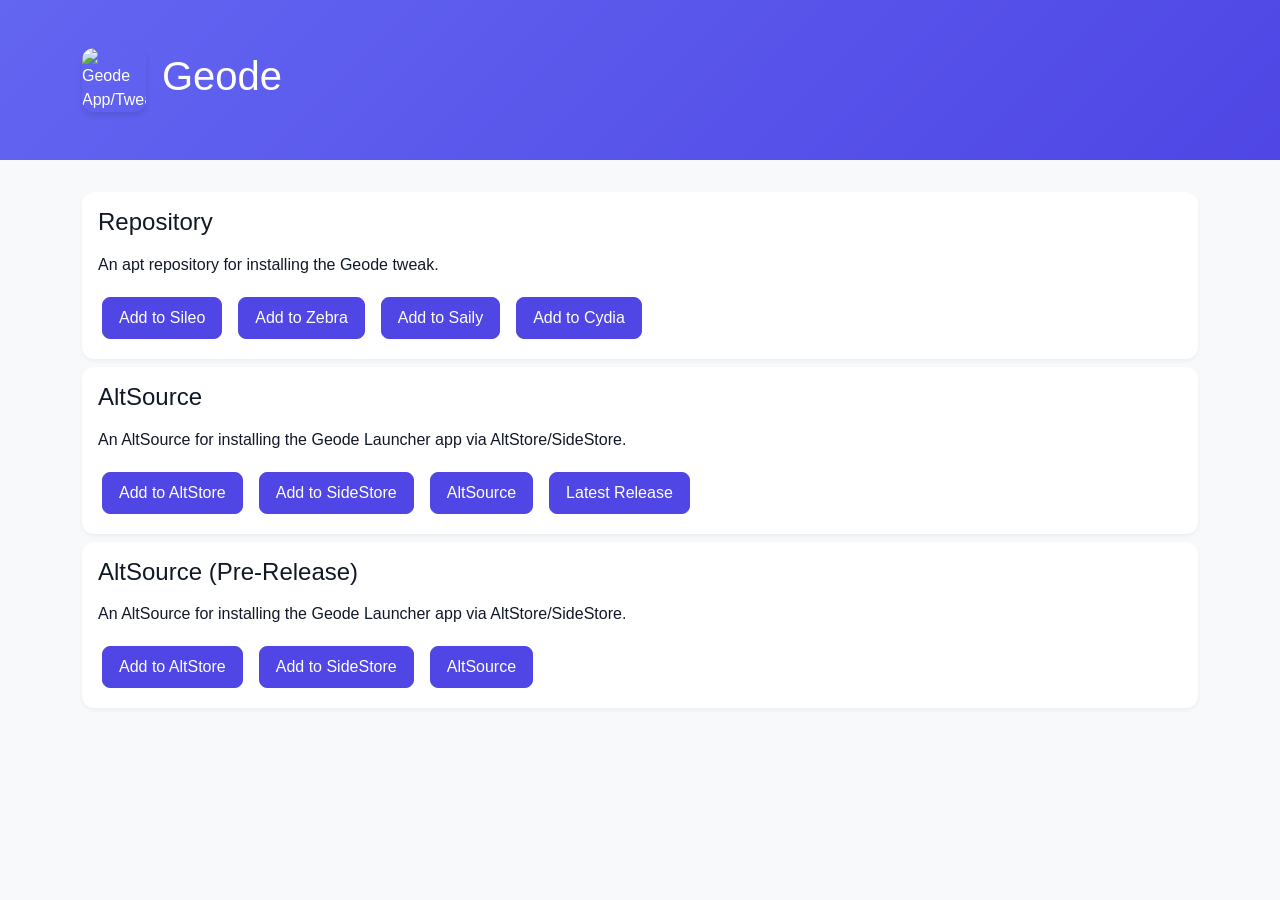
==== public/index.html @ 19f1af2d "alright please work first try!" ====
<!DOCTYPE html>
<html lang="en">
  <head>
    <title>Geode</title>
    <meta charset="utf-8" />
    <meta name="viewport" content="width=device-width, initial-scale=1" />
    <link
      rel="stylesheet"
      href="https://cdnjs.cloudflare.com/ajax/libs/font-awesome/6.6.0/css/all.min.css"
      integrity="sha512-Kc323vGBEqzTmouAECnVceyQqyqdsSiqLQISBL29aUW4U/M7pSPA/gEUZQqv1cwx4OnYxTxve5UMg5GT6L4JJg=="
      crossorigin="anonymous"
      referrerpolicy="no-referrer"
    />
    <link
      rel="stylesheet"
      href="https://cdnjs.cloudflare.com/ajax/libs/bootstrap/5.3.3/css/bootstrap.min.css"
      integrity="sha512-jnSuA4Ss2PkkikSOLtYs8BlYIeeIK1h99ty4YfvRPAlzr377vr3CXDb7sb7eEEBYjDtcYj+AjBH3FLv5uSJuXg=="
      crossorigin="anonymous"
      referrerpolicy="no-referrer"
    />
    <link rel="stylesheet" href="style.css" />
    <link rel="icon" href="./img/CydiaIcon.png" type="image/png" />
  </head>
  <body>
    <div class="repo-header">
      <div class="container">
        <div class="d-flex align-items-center">
          <img src="./img/CydiaIcon.png" alt="Geode App/Tweak Icon" />
          <h1>Geode</h1>
        </div>
      </div>
    </div>

    <div class="container mb-4">
      <div class="card mb-2">
        <div class="card-body">
          <h4 class="card-title mb-3">Repository</h4>
          <p class="card-text mb-3">
            An apt repository for installing the Geode tweak.
          </p>
          <div class="d-flex flex-wrap gap-2">
            <a 
              class="btn btn-primary"
              href="sileo://source/https://ios-repo.geode-sdk.org">
              Add to Sileo
            </a>
            <a
              class="btn btn-primary"
              href="zbra://sources/add/https://ios-repo.geode-sdk.org">
              Add to Zebra
            </a>
            <a
              class="btn btn-primary"
              href="apt-repo://https://ios-repo.geode-sdk.org">
              Add to Saily
            </a>
            <a
              class="btn btn-primary"
              href="cydia://url/https://cydia.saurik.com/api/share#?source=https://ios-repo.geode-sdk.org">
              Add to Cydia
            </a>
          </div>
        </div>
      </div>
      
      <div class="card mb-2">
        <div class="card-body">
          <h4 class="card-title mb-3">AltSource</h4>
          <p class="card-text mb-3">
            An AltSource for installing the Geode Launcher app via AltStore/SideStore.
          </p>
          <div class="d-flex flex-wrap gap-2">
            <a 
              class="btn btn-primary"
              href="altstore://source?URL=https://coopeeo.github.io/ios-repo/altsource/main.json"><!-- DON'T FORGET TO CHANGE! -->
              Add to AltStore
            </a>
            <a
              class="btn btn-primary"
              href="sidestore://source?URL=https://coopeeo.github.io/ios-repo/altsource/main.json"><!-- DON'T FORGET TO CHANGE! -->
              Add to SideStore
            </a>
            <a
              class="btn btn-primary"
              href="./altsource/main.json">
              AltSource
            </a>
            <a
              class="btn btn-primary"
              href="//github.com/geode-sdk/ios-launcher/releases/latest/">
              Latest Release
            </a>
          </div>
        </div>
      </div>

      <div class="card mb-2">
        <div class="card-body">
          <h4 class="card-title mb-3">AltSource (Pre-Release)</h4>
          <p class="card-text mb-3">
            An AltSource for installing the Geode Launcher app via AltStore/SideStore.
          </p>
          <div class="d-flex flex-wrap gap-2">
            <a 
              class="btn btn-primary"
              href="altstore://source?URL=https://coopeeo.github.io/ios-repo/altsource/pre.json"><!-- DON'T FORGET TO CHANGE! -->
              Add to AltStore
            </a>
            <a
              class="btn btn-primary"
              href="sidestore://source?URL=https://coopeeo.github.io/ios-repo/altsource/pre.json"><!-- DON'T FORGET TO CHANGE! -->
              Add to SideStore
            </a>
            <a
              class="btn btn-primary"
              href="./altsource/pre.json">
              AltSource
            </a>
          </div>
        </div>
      </div>
    </div>
  </body>
</html>
---- public/style.css ----
/* Light theme */
:root {
  --bg-primary: #f8f9fa;
  --bg-secondary: #ffffff;
  --text-primary: #111827;
  --text-secondary: #4b5563;
  --text-muted: #6b7280;
  --accent-primary: #4f46e5;
  --accent-secondary: #4338ca;
  --gradient: linear-gradient(135deg, #6366f1 0%, #4f46e5 100%);
  --border-color: rgba(0, 0, 0, 0.05);
  --shadow-sm: 0 2px 4px rgba(0, 0, 0, 0.05);
  --shadow-md: 0 4px 6px rgba(0, 0, 0, 0.1);
  --danger-bg: #fee2e2;
  --danger-text: #991b1b;
}

/* Dark theme */
@media (prefers-color-scheme: dark) {
  :root {
    --bg-primary: #1a1b1e;
    --bg-secondary: #2a2b2e;
    --text-primary: #f3f4f6;
    --text-secondary: #d1d5db;
    --text-muted: #9ca3af;
    --accent-primary: #818cf8;
    --accent-secondary: #6366f1;
    --gradient: linear-gradient(135deg, #818cf8 0%, #6366f1 100%);
    --border-color: rgba(255, 255, 255, 0.1);
    --shadow-sm: 0 2px 4px rgba(0, 0, 0, 0.3);
    --shadow-md: 0 4px 6px rgba(0, 0, 0, 0.4);
    --danger-bg: #7f1d1d;
    --danger-text: #fecaca;
  }
}

body {
  background-color: var(--bg-primary);
  font-family: -apple-system, BlinkMacSystemFont, "Segoe UI", Roboto,
    "Helvetica Neue", Arial, sans-serif;
  color: var(--text-primary);
  transition: background-color 0.3s, color 0.3s;
}

/* Header components */
.package-header,
.repo-header,
.changelog-header,
.screenshots-header {
  background: var(--gradient);
  color: white;
  padding: 3rem 0;
  margin-bottom: 2rem;
}

.repo-header img {
  width: 64px;
  height: 64px;
  margin-right: 1rem;
  border-radius: 12px;
  box-shadow: var(--shadow-md);
}

/* Grid and cards */
.screenshot-grid {
  display: grid;
  grid-template-columns: repeat(auto-fill, minmax(300px, 1fr));
  gap: 1.5rem;
  margin-bottom: 2rem;
}

.screenshot-card,
.card {
  background-color: var(--bg-secondary);
  border: none;
  border-radius: 12px;
  overflow: hidden;
  box-shadow: var(--shadow-sm);
  transition: transform 0.2s, box-shadow 0.2s;
}

.screenshot-card:hover,
.card:hover {
  transform: translateY(-2px);
  box-shadow: var(--shadow-md);
}

.screenshot-caption {
  padding: 1rem;
  color: var(--text-secondary);
  font-size: 0.875rem;
  text-align: center;
}

.card-header {
  background-color: var(--bg-secondary);
  border-bottom: 1px solid var(--border-color);
  color: var(--text-primary);
  font-weight: 600;
  padding: 1rem 1.25rem;
}

/* Typography */
.section-title {
  color: var(--text-primary);
  font-weight: 700;
  font-size: 1.25rem;
  margin-bottom: 1rem;
}

.card-title,
.card-text {
  color: var(--text-primary);
}

.h5 {
  margin-top: -10px;
}

/* Lists and items */
.list-group {
  background-color: var(--bg-secondary);
  border-radius: 12px;
  overflow: hidden;
}

.list-group-item {
  background-color: var(--bg-secondary);
  border: none;
  border-bottom: 1px solid var(--border-color);
  color: var(--text-primary);
  padding: 1rem 1.25rem;
}

.link-item {
  color: var(--accent-primary);
  text-decoration: none;
  display: flex;
  align-items: center;
  gap: 0.5rem;
}

.link-item:hover {
  background-color: var(--bg-primary);
  color: var(--accent-secondary);
}

/* Components */
.badge,
.version-tag {
  background-color: var(--accent-primary);
  color: white;
  font-weight: 600;
  padding: 0.5em 1em;
  border-radius: 6px;
}

.alert {
  border: none;
  border-radius: 12px;
  padding: 1rem 1.25rem;
}

.alert-danger {
  background-color: var(--danger-bg);
  color: var(--danger-text);
}

.changelog-date {
  color: var(--text-muted);
  font-size: 0.875rem;
}

.btn-primary {
  background-color: var(--accent-primary);
  border-color: var(--accent-primary);
  color: white;
  padding: 0.5rem 1rem;
  border-radius: 8px;
  margin: 0.25rem;
  transition: all 0.2s;
}

.btn-primary:hover {
  background-color: var(--accent-secondary);
  border-color: var(--accent-secondary);
}

/* Media queries */
@media (max-width: 768px) {
  .screenshot-grid {
    grid-template-columns: repeat(auto-fill, minmax(250px, 1fr));
  }
}

/* Smooth transitions */
* {
  transition: background-color 0.3s, border-color 0.3s, color 0.3s;
}
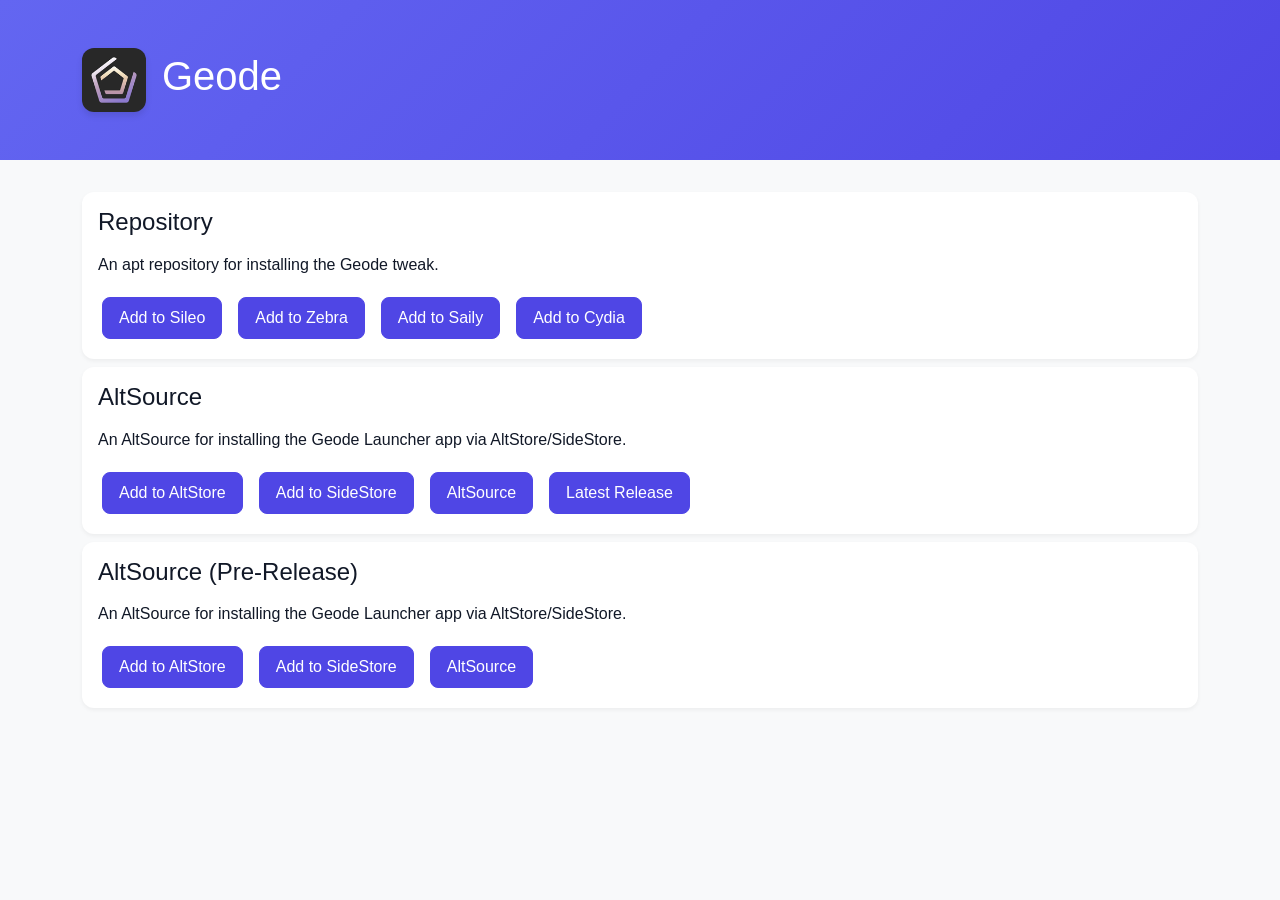
==== commit 3c3bfeef: "oops" ====
--- a/public/index.html
+++ b/public/index.html
@@ -19,13 +19,13 @@
       referrerpolicy="no-referrer"
     />
     <link rel="stylesheet" href="style.css" />
-    <link rel="icon" href="./img/CydiaIcon.png" type="image/png" />
+    <link rel="icon" href="./CydiaIcon.png" type="image/png" />
   </head>
   <body>
     <div class="repo-header">
       <div class="container">
         <div class="d-flex align-items-center">
-          <img src="./img/CydiaIcon.png" alt="Geode App/Tweak Icon" />
+          <img src="./CydiaIcon.png" alt="Geode App/Tweak Icon" />
           <h1>Geode</h1>
         </div>
       </div>
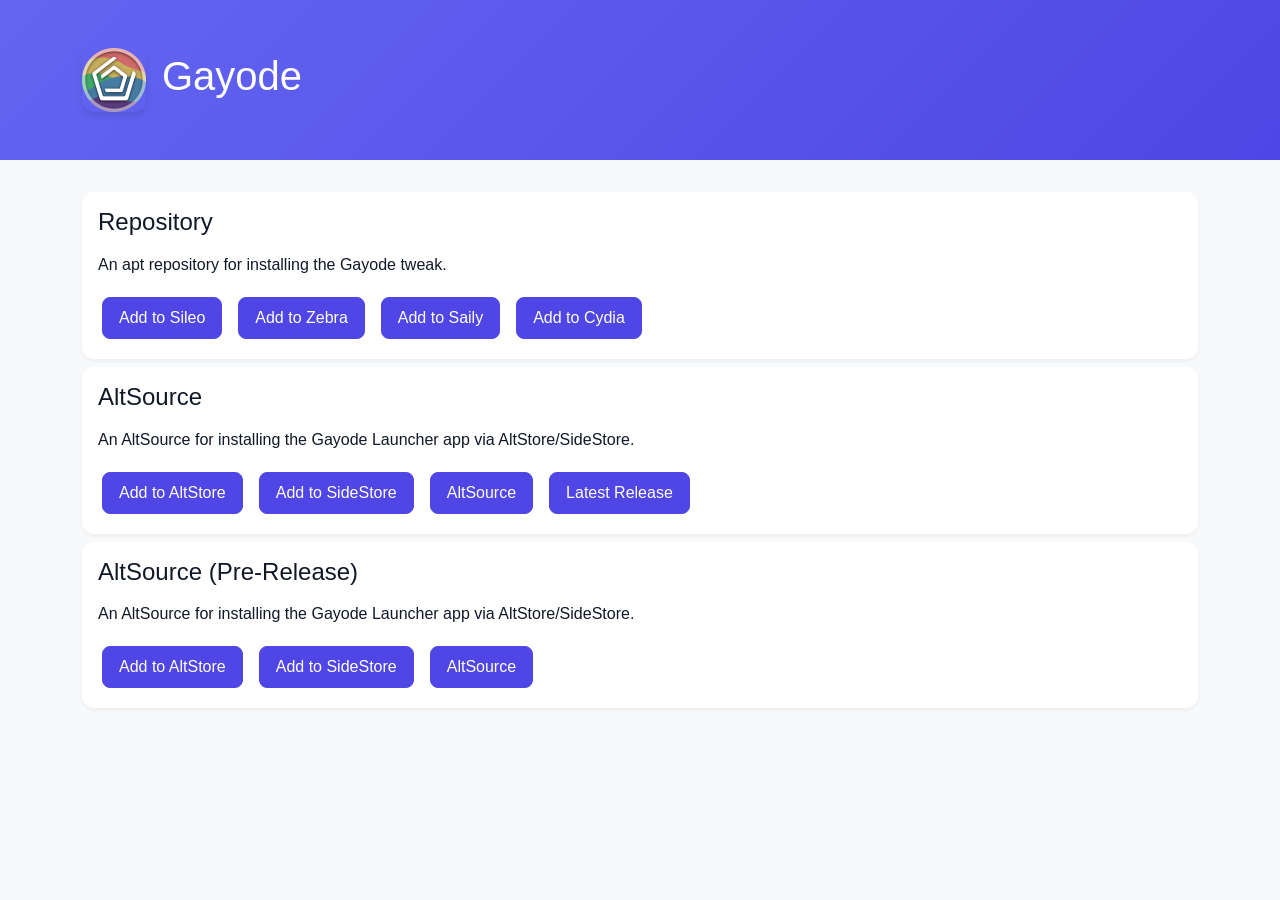
==== commit 7f678414: "Also Update that as well" ====
--- a/public/index.html
+++ b/public/index.html
@@ -1,7 +1,7 @@
 <!DOCTYPE html>
 <html lang="en">
   <head>
-    <title>Geode</title>
+    <title>Gayode</title>
     <meta charset="utf-8" />
     <meta name="viewport" content="width=device-width, initial-scale=1" />
     <link
@@ -19,14 +19,14 @@
       referrerpolicy="no-referrer"
     />
     <link rel="stylesheet" href="style.css" />
-    <link rel="icon" href="./CydiaIcon.png" type="image/png" />
+    <link rel="icon" href="./img/AltSourceIcon-Pride.png" type="image/png" />
   </head>
   <body>
     <div class="repo-header">
       <div class="container">
         <div class="d-flex align-items-center">
-          <img src="./CydiaIcon.png" alt="Geode App/Tweak Icon" />
-          <h1>Geode</h1>
+          <img src="./img/AltSourceIcon-Pride.png" alt="Geode App/Tweak Icon" />
+          <h1>Gayode</h1>
         </div>
       </div>
     </div>
@@ -36,7 +36,7 @@
         <div class="card-body">
           <h4 class="card-title mb-3">Repository</h4>
           <p class="card-text mb-3">
-            An apt repository for installing the Geode tweak.
+            An apt repository for installing the Gayode tweak.
           </p>
           <div class="d-flex flex-wrap gap-2">
             <a 
@@ -67,17 +67,17 @@
         <div class="card-body">
           <h4 class="card-title mb-3">AltSource</h4>
           <p class="card-text mb-3">
-            An AltSource for installing the Geode Launcher app via AltStore/SideStore.
+            An AltSource for installing the Gayode Launcher app via AltStore/SideStore.
           </p>
           <div class="d-flex flex-wrap gap-2">
             <a 
               class="btn btn-primary"
-              href="altstore://source?URL=https://coopeeo.github.io/ios-repo/altsource/main.json"><!-- DON'T FORGET TO CHANGE! -->
+              href="altstore://source?URL=https://ios-repo.geode-sdk.org/altsource/main.json">
               Add to AltStore
             </a>
             <a
               class="btn btn-primary"
-              href="sidestore://source?URL=https://coopeeo.github.io/ios-repo/altsource/main.json"><!-- DON'T FORGET TO CHANGE! -->
+              href="sidestore://source?URL=https://ios-repo.geode-sdk.org/altsource/main.json">
               Add to SideStore
             </a>
             <a
@@ -98,17 +98,17 @@
         <div class="card-body">
           <h4 class="card-title mb-3">AltSource (Pre-Release)</h4>
           <p class="card-text mb-3">
-            An AltSource for installing the Geode Launcher app via AltStore/SideStore.
+            An AltSource for installing the Gayode Launcher app via AltStore/SideStore.
           </p>
           <div class="d-flex flex-wrap gap-2">
             <a 
               class="btn btn-primary"
-              href="altstore://source?URL=https://coopeeo.github.io/ios-repo/altsource/pre.json"><!-- DON'T FORGET TO CHANGE! -->
+              href="altstore://source?URL=https://ios-repo.geode-sdk.org/altsource/pre.json">
               Add to AltStore
             </a>
             <a
               class="btn btn-primary"
-              href="sidestore://source?URL=https://coopeeo.github.io/ios-repo/altsource/pre.json"><!-- DON'T FORGET TO CHANGE! -->
+              href="sidestore://source?URL=https://ios-repo.geode-sdk.org/altsource/pre.json">
               Add to SideStore
             </a>
             <a
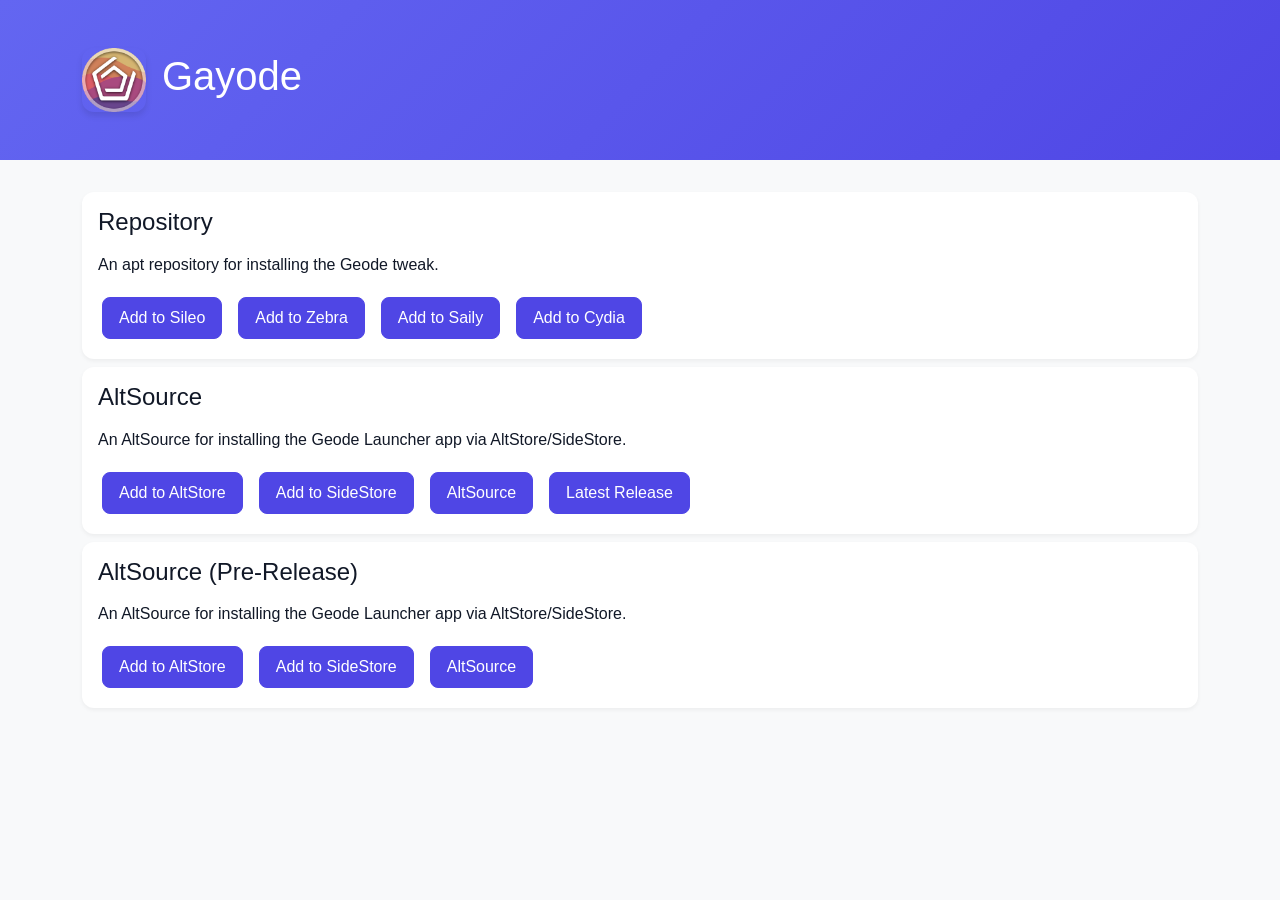
==== commit d76c7c38: "Update website" ====
--- a/public/index.html
+++ b/public/index.html
@@ -1,7 +1,7 @@
 <!DOCTYPE html>
 <html lang="en">
   <head>
-    <title>Gayode</title>
+    <title>Geode</title>
     <meta charset="utf-8" />
     <meta name="viewport" content="width=device-width, initial-scale=1" />
     <link
@@ -19,13 +19,13 @@
       referrerpolicy="no-referrer"
     />
     <link rel="stylesheet" href="style.css" />
-    <link rel="icon" href="./img/AltSourceIcon-Pride.png" type="image/png" />
+    <link rel="icon" href="./img/AltSourceIcon.png" type="image/png" />
   </head>
   <body>
     <div class="repo-header">
       <div class="container">
         <div class="d-flex align-items-center">
-          <img src="./img/AltSourceIcon-Pride.png" alt="Geode App/Tweak Icon" />
+          <img src="./img/AltSourceIcon.png" alt="Geode App/Tweak Icon" />
           <h1>Gayode</h1>
         </div>
       </div>
@@ -36,7 +36,7 @@
         <div class="card-body">
           <h4 class="card-title mb-3">Repository</h4>
           <p class="card-text mb-3">
-            An apt repository for installing the Gayode tweak.
+            An apt repository for installing the Geode tweak.
           </p>
           <div class="d-flex flex-wrap gap-2">
             <a 
@@ -67,7 +67,7 @@
         <div class="card-body">
           <h4 class="card-title mb-3">AltSource</h4>
           <p class="card-text mb-3">
-            An AltSource for installing the Gayode Launcher app via AltStore/SideStore.
+            An AltSource for installing the Geode Launcher app via AltStore/SideStore.
           </p>
           <div class="d-flex flex-wrap gap-2">
             <a 
@@ -98,7 +98,7 @@
         <div class="card-body">
           <h4 class="card-title mb-3">AltSource (Pre-Release)</h4>
           <p class="card-text mb-3">
-            An AltSource for installing the Gayode Launcher app via AltStore/SideStore.
+            An AltSource for installing the Geode Launcher app via AltStore/SideStore.
           </p>
           <div class="d-flex flex-wrap gap-2">
             <a 
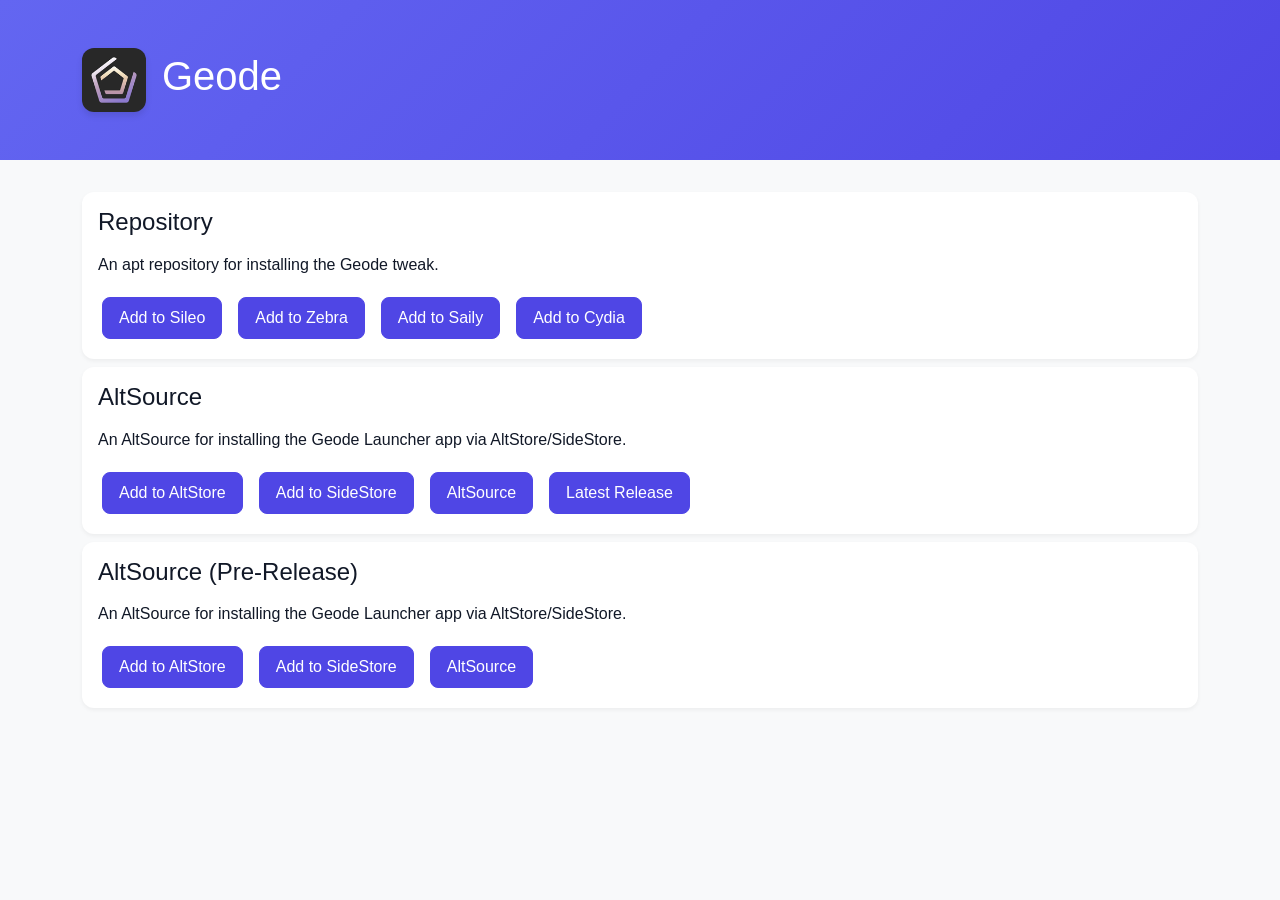
==== commit 131ed681: "Finish website changes" ====
--- a/public/index.html
+++ b/public/index.html
@@ -25,8 +25,8 @@
     <div class="repo-header">
       <div class="container">
         <div class="d-flex align-items-center">
-          <img src="./img/AltSourceIcon.png" alt="Geode App/Tweak Icon" />
-          <h1>Gayode</h1>
+          <img src="./CydiaIcon.png" alt="Geode App/Tweak Icon" />
+          <h1>Geode</h1>
         </div>
       </div>
     </div>
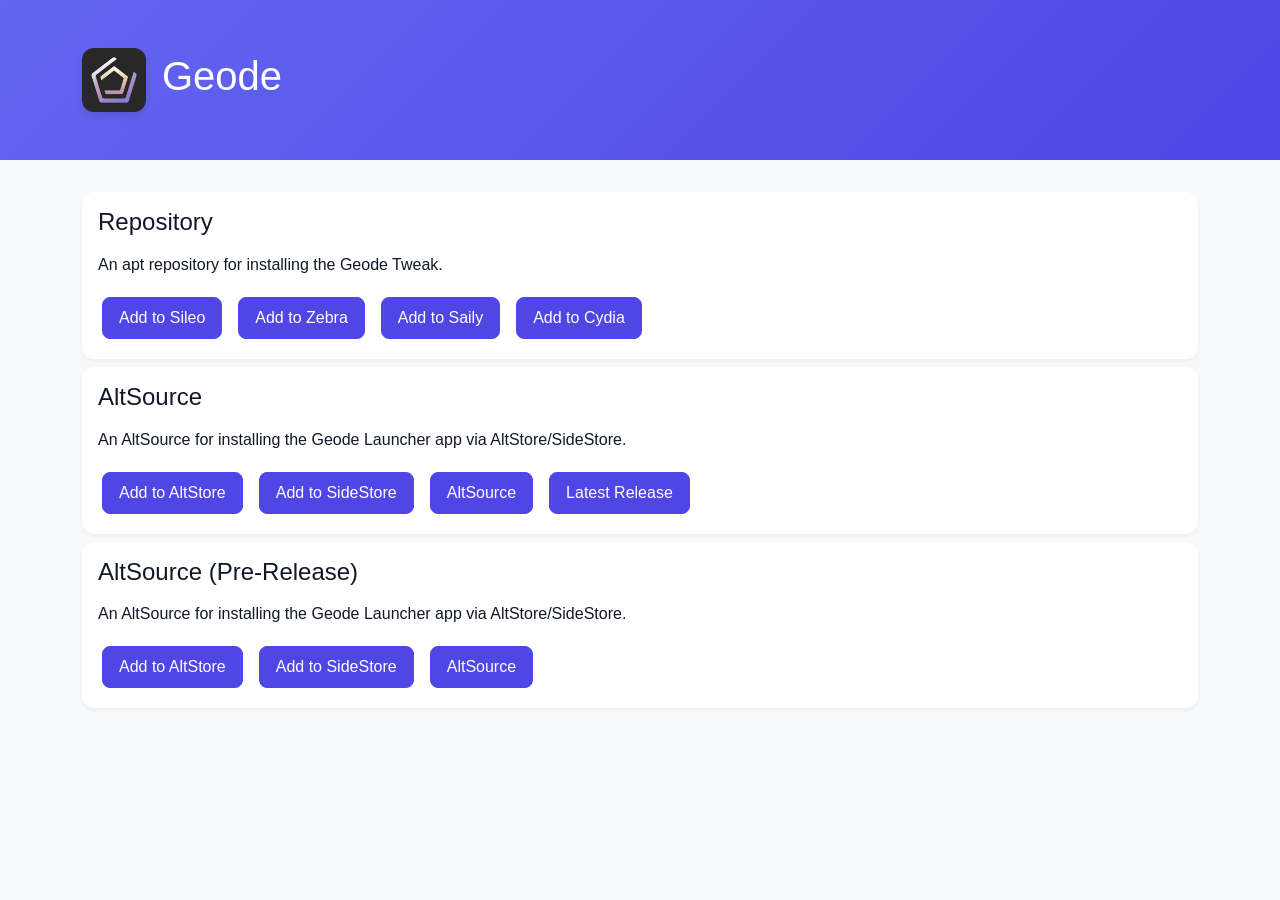
==== commit d068426c: "Force build again!" ====
--- a/public/index.html
+++ b/public/index.html
@@ -36,7 +36,7 @@
         <div class="card-body">
           <h4 class="card-title mb-3">Repository</h4>
           <p class="card-text mb-3">
-            An apt repository for installing the Geode tweak.
+            An apt repository for installing the Geode Tweak.
           </p>
           <div class="d-flex flex-wrap gap-2">
             <a 
@@ -93,7 +93,7 @@
           </div>
         </div>
       </div>
-
+      
       <div class="card mb-2">
         <div class="card-body">
           <h4 class="card-title mb-3">AltSource (Pre-Release)</h4>
